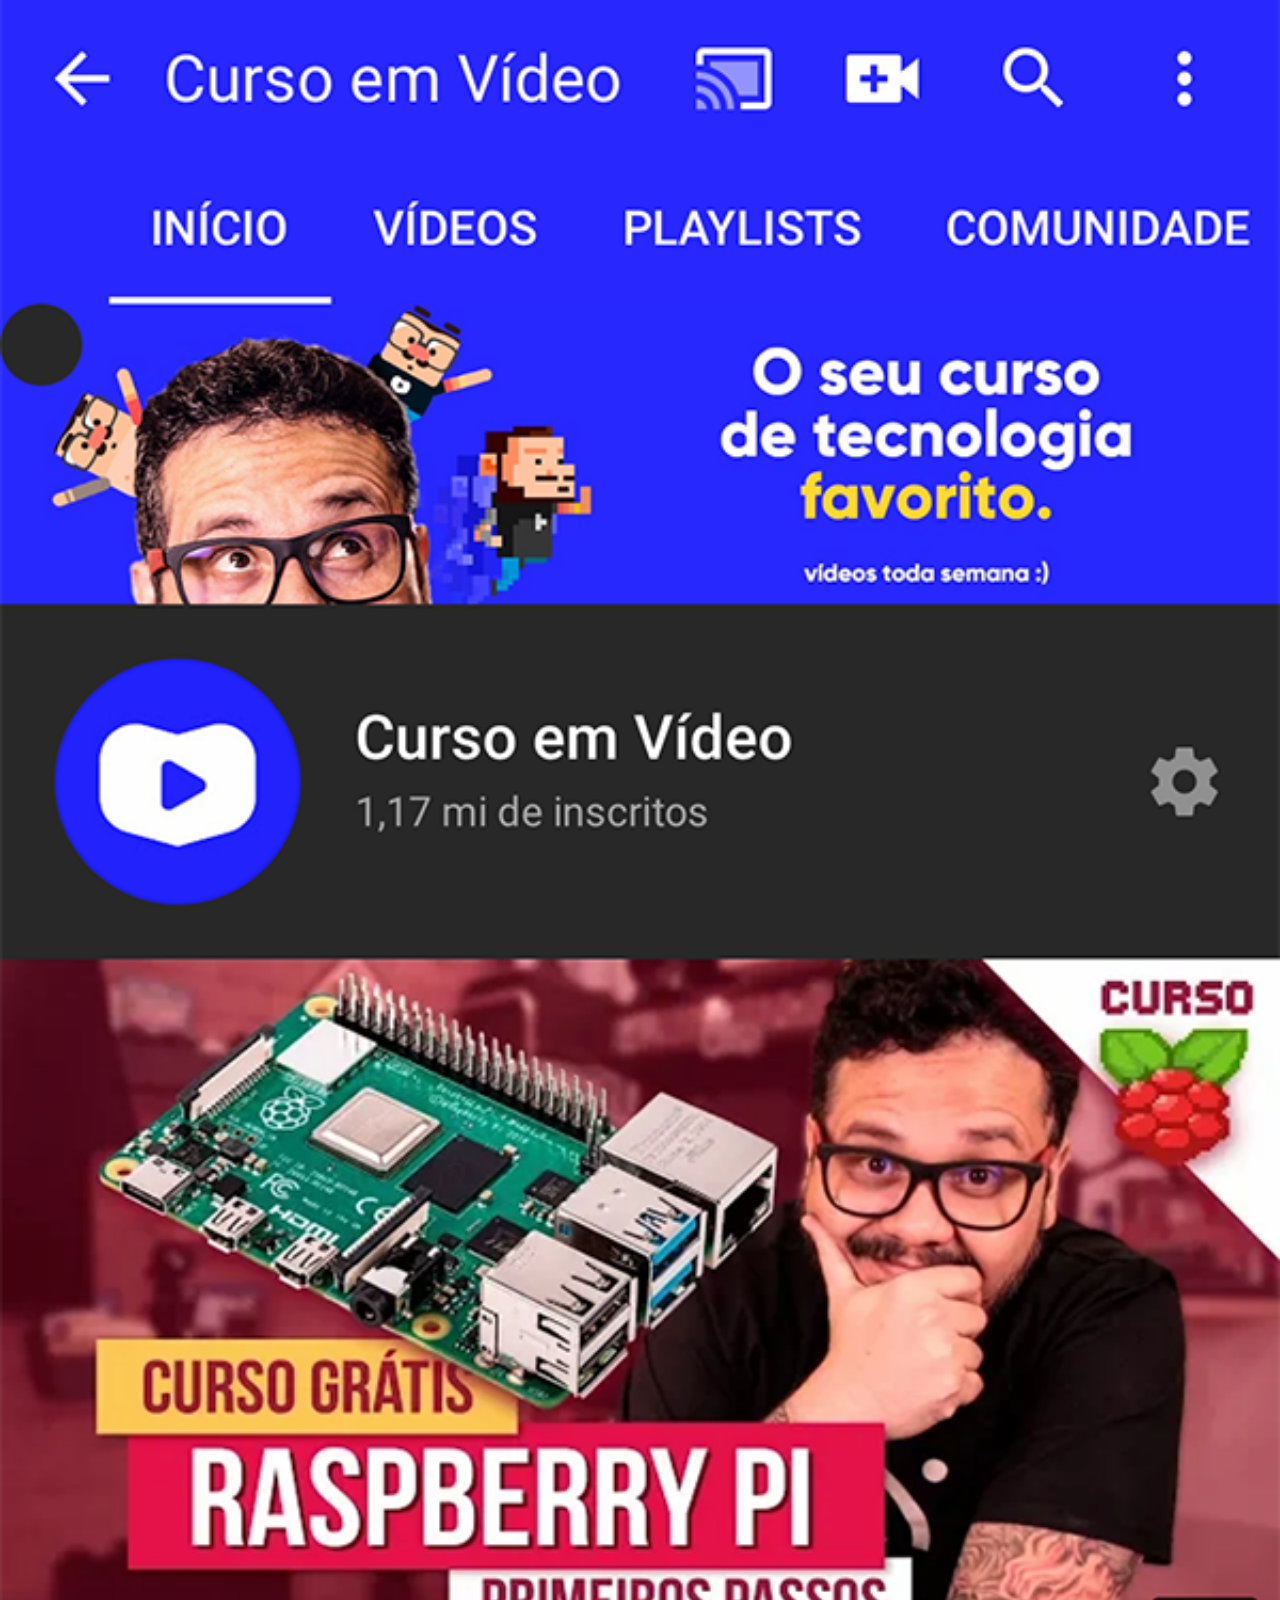
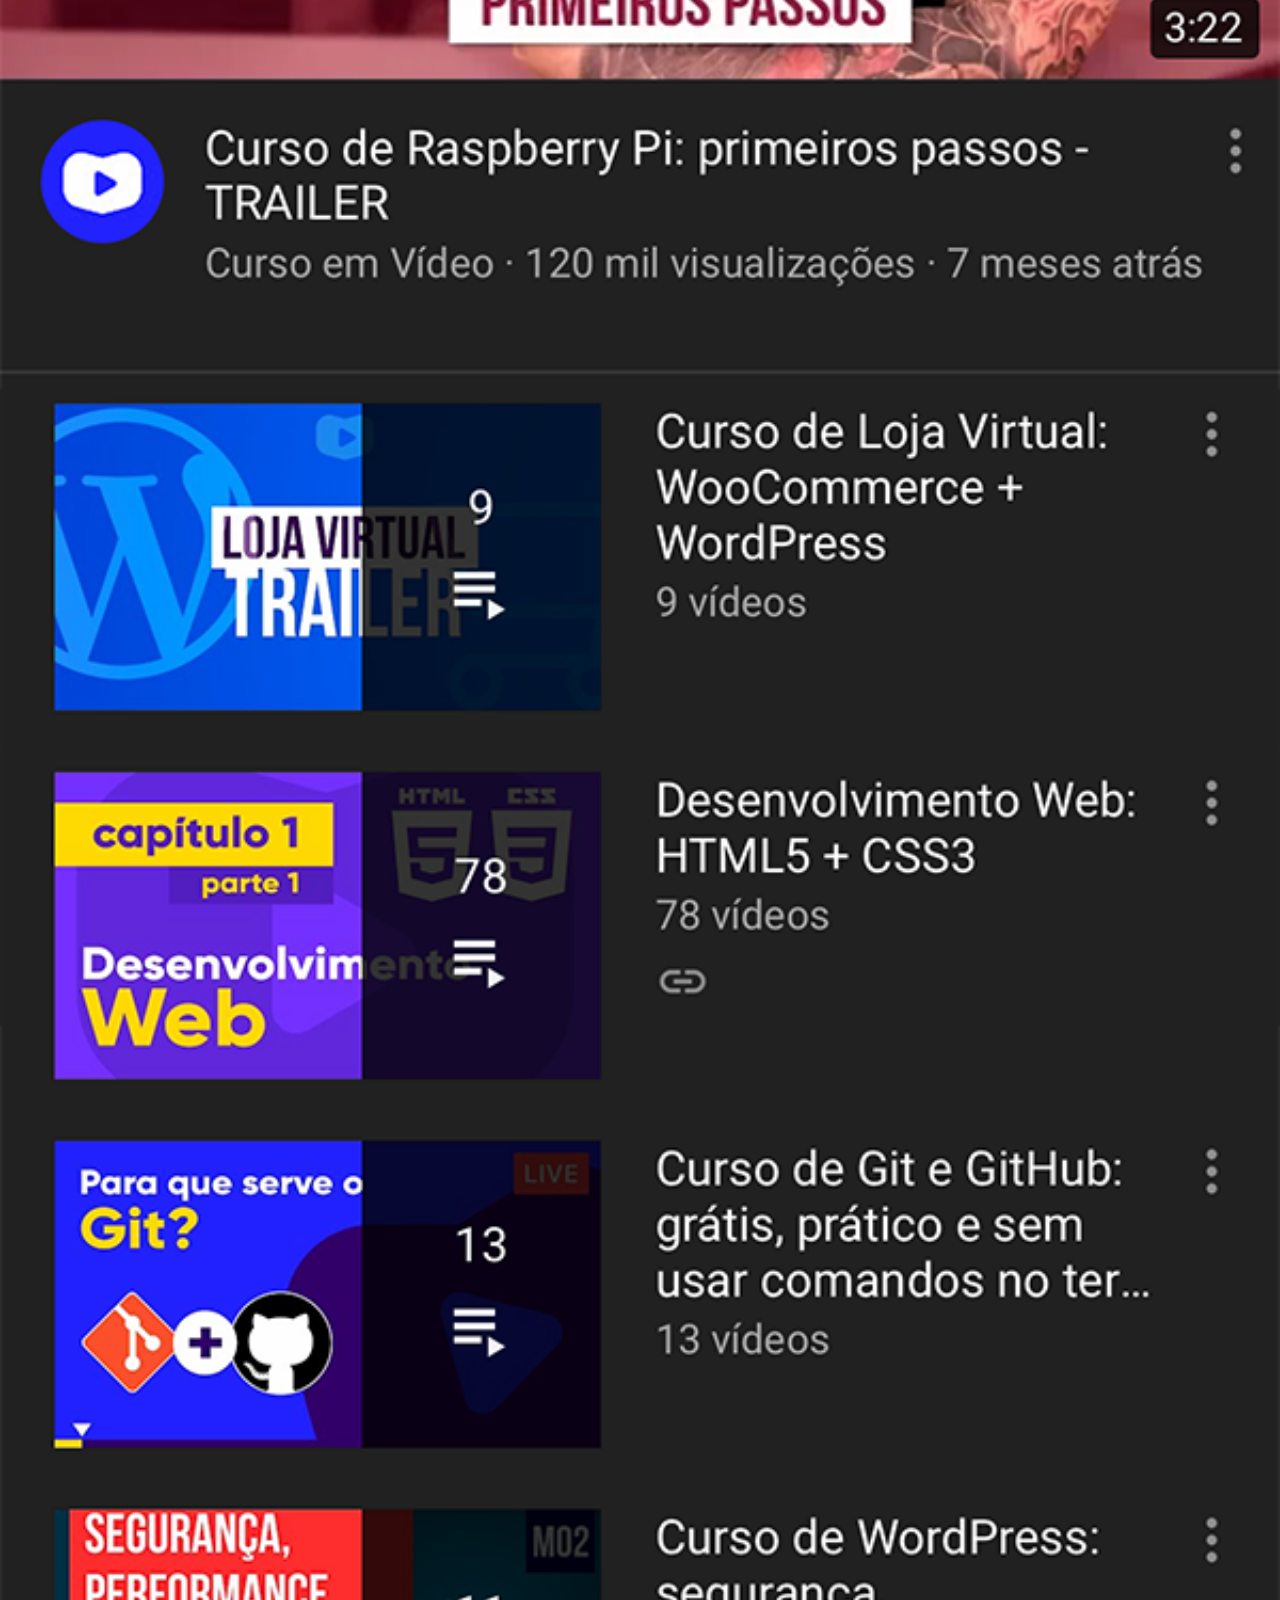
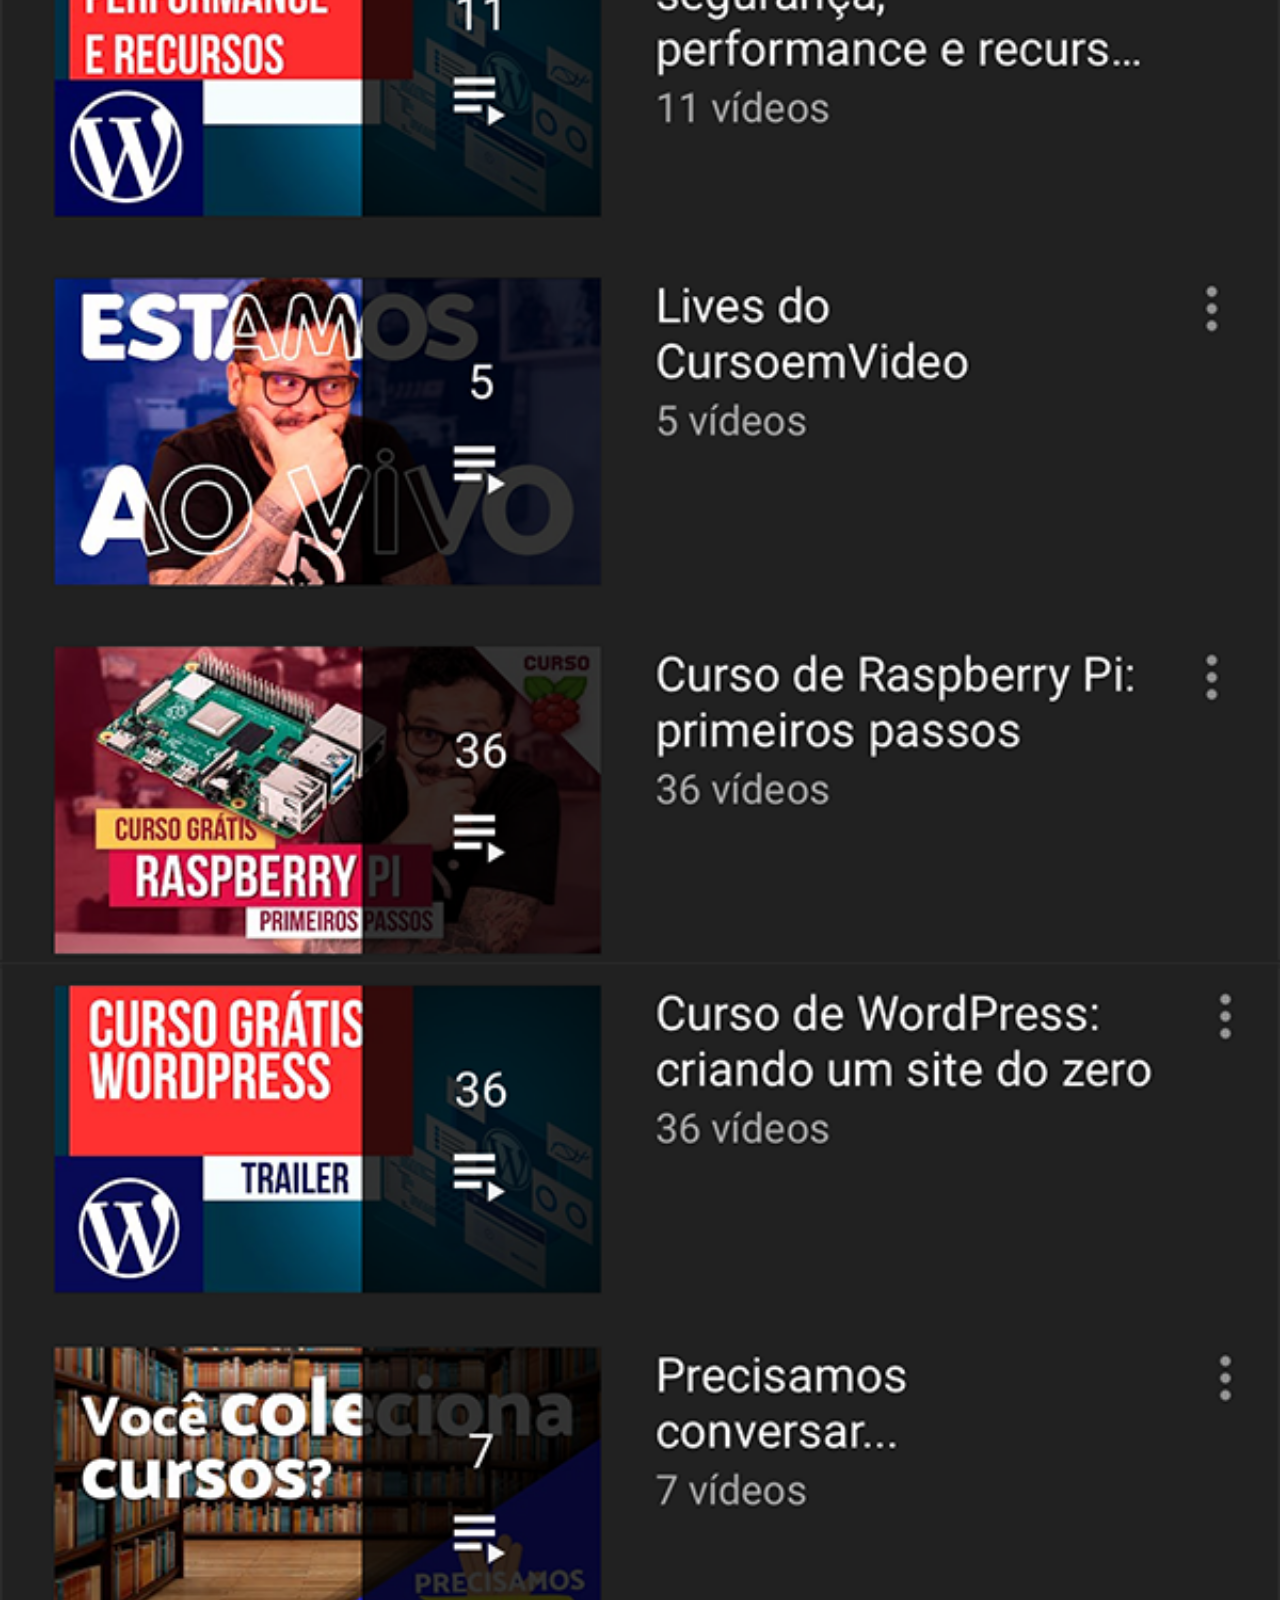
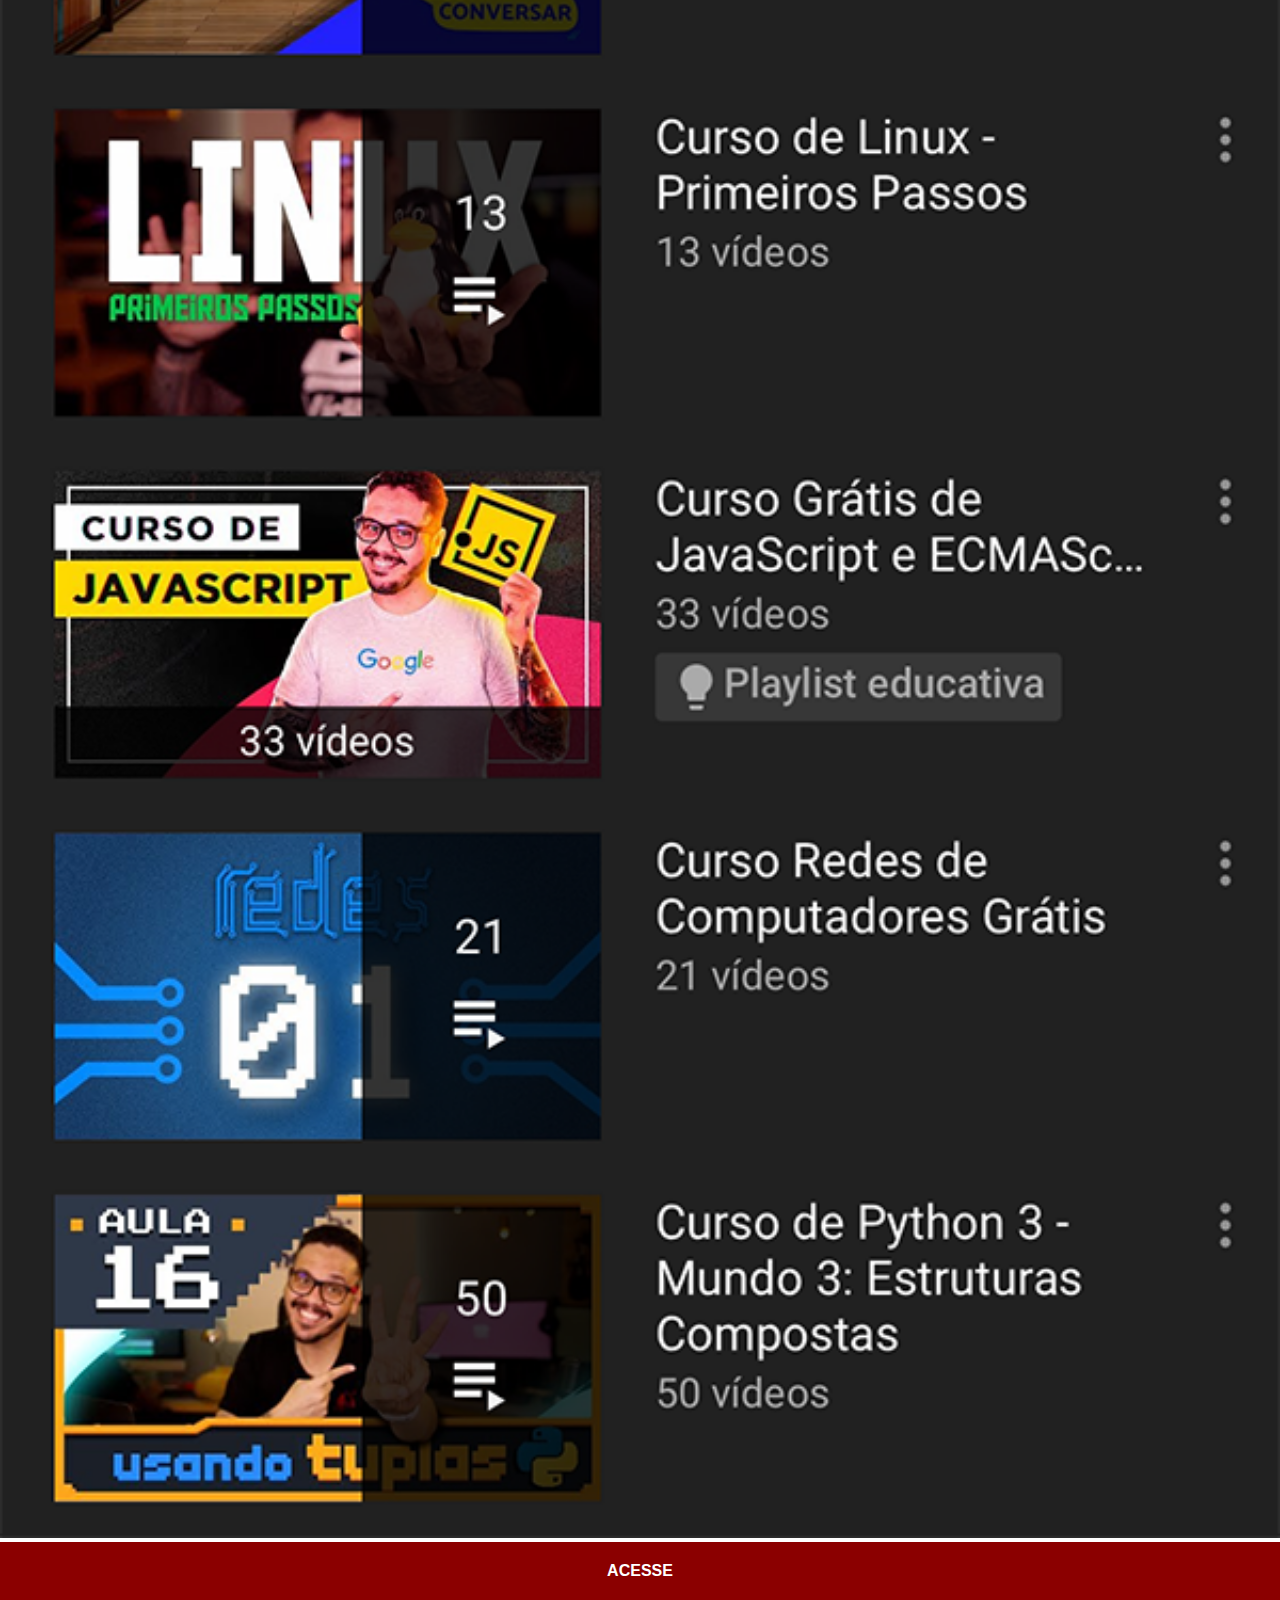
==== youtube.html @ 12b6bc41 "adicionei conteúdo aos links das redes sociais" ====
<!DOCTYPE html>
<html lang="pt-br">
<head>
    <meta charset="UTF-8">
    <meta http-equiv="X-UA-Compatible" content="IE=edge">
    <meta name="viewport" content="width=device-width, initial-scale=1.0">
    <title>Document</title>
    <link rel="stylesheet" href="estilos/social.css">
</head>
<body>
    <img src="imagens/tela-youtube.png" alt="youtube">
    <a href="https://youtube.com/cursoemvideo" target="_blank">ACESSE</a>
</body>
</html>
---- estilos/social.css ----
@charset "UTF-8";

*{
    margin: 0px;
    padding: 0px;
    font-family: Arial, Helvetica, sans-serif;
}

::-webkit-scrollbar{
    width: 0px;
    height: 0px;
}

img{
    width: 100vw;
}

a{
    display: block;
    background-color: darkred;
    padding: 20px;
    text-align: center;
    font-weight: bolder;
    text-decoration: none;
    color: white;
}

a:hover{
    background-color: red;
}
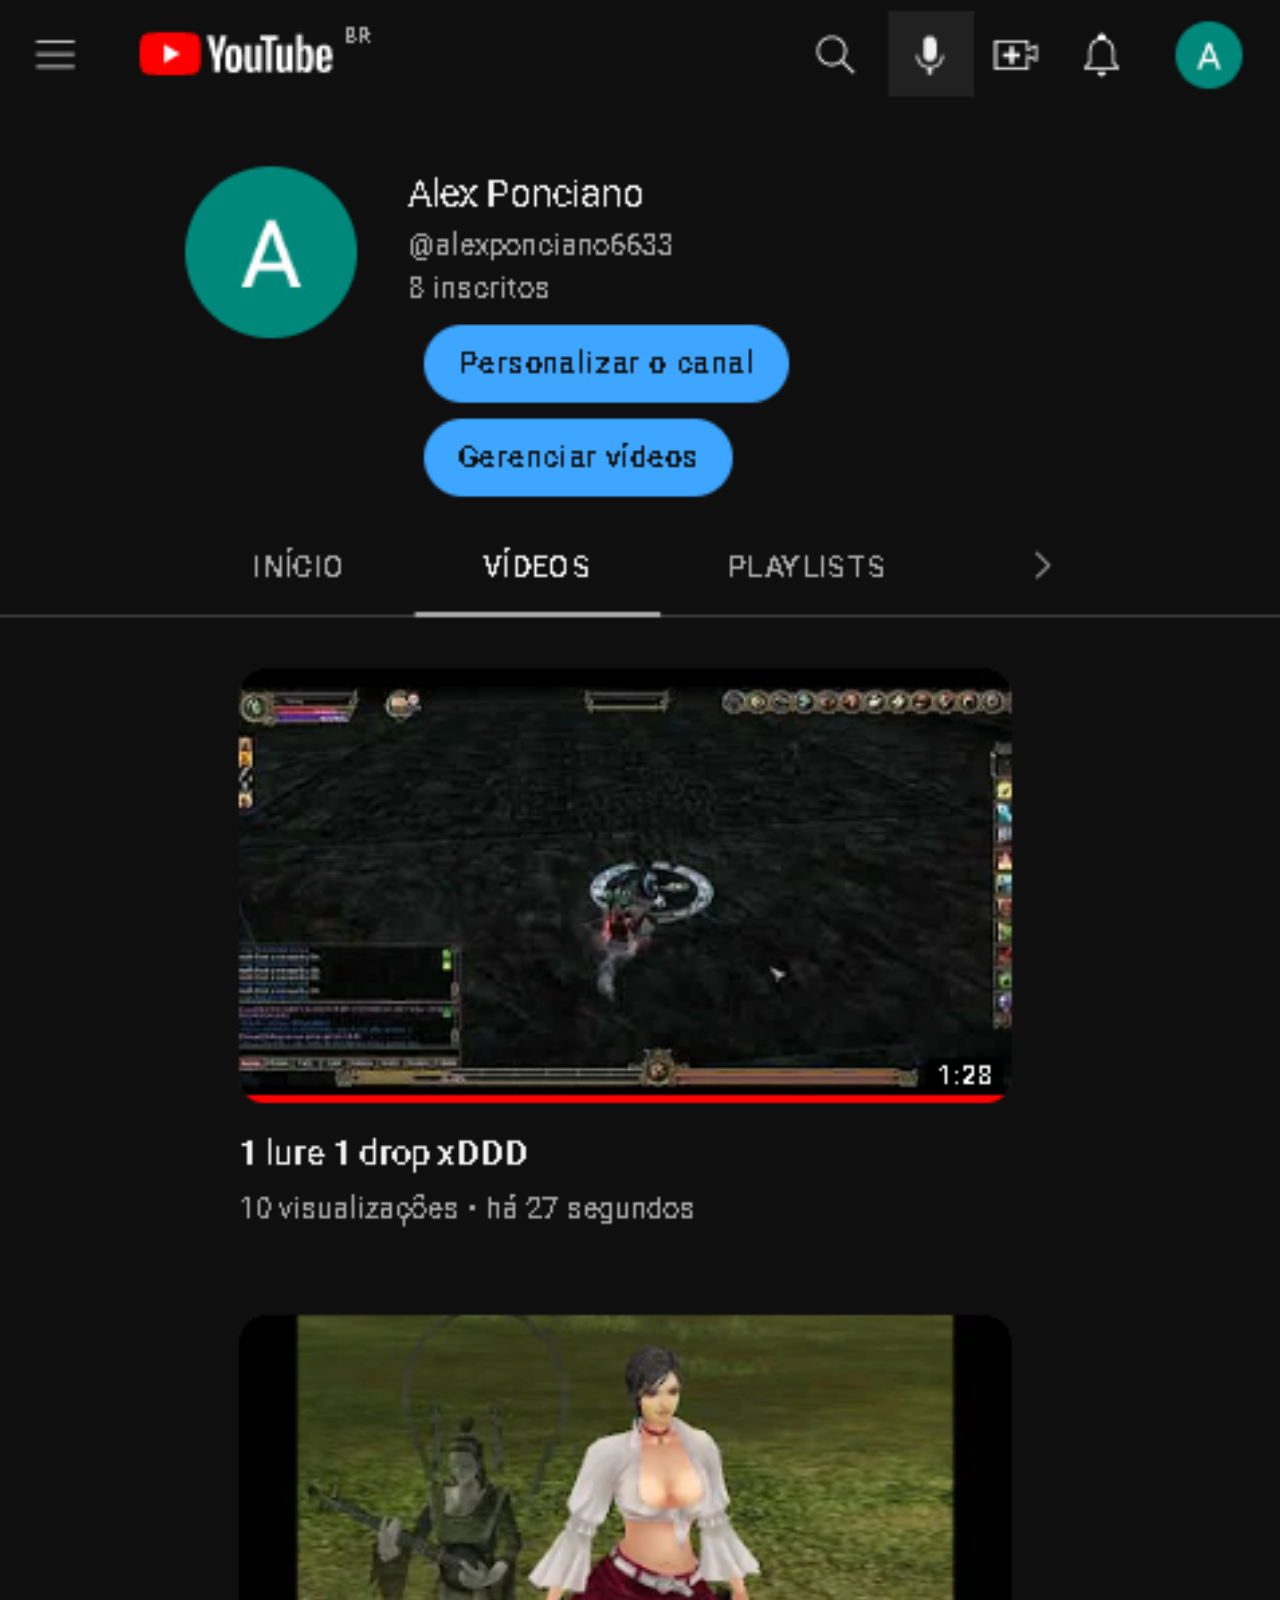
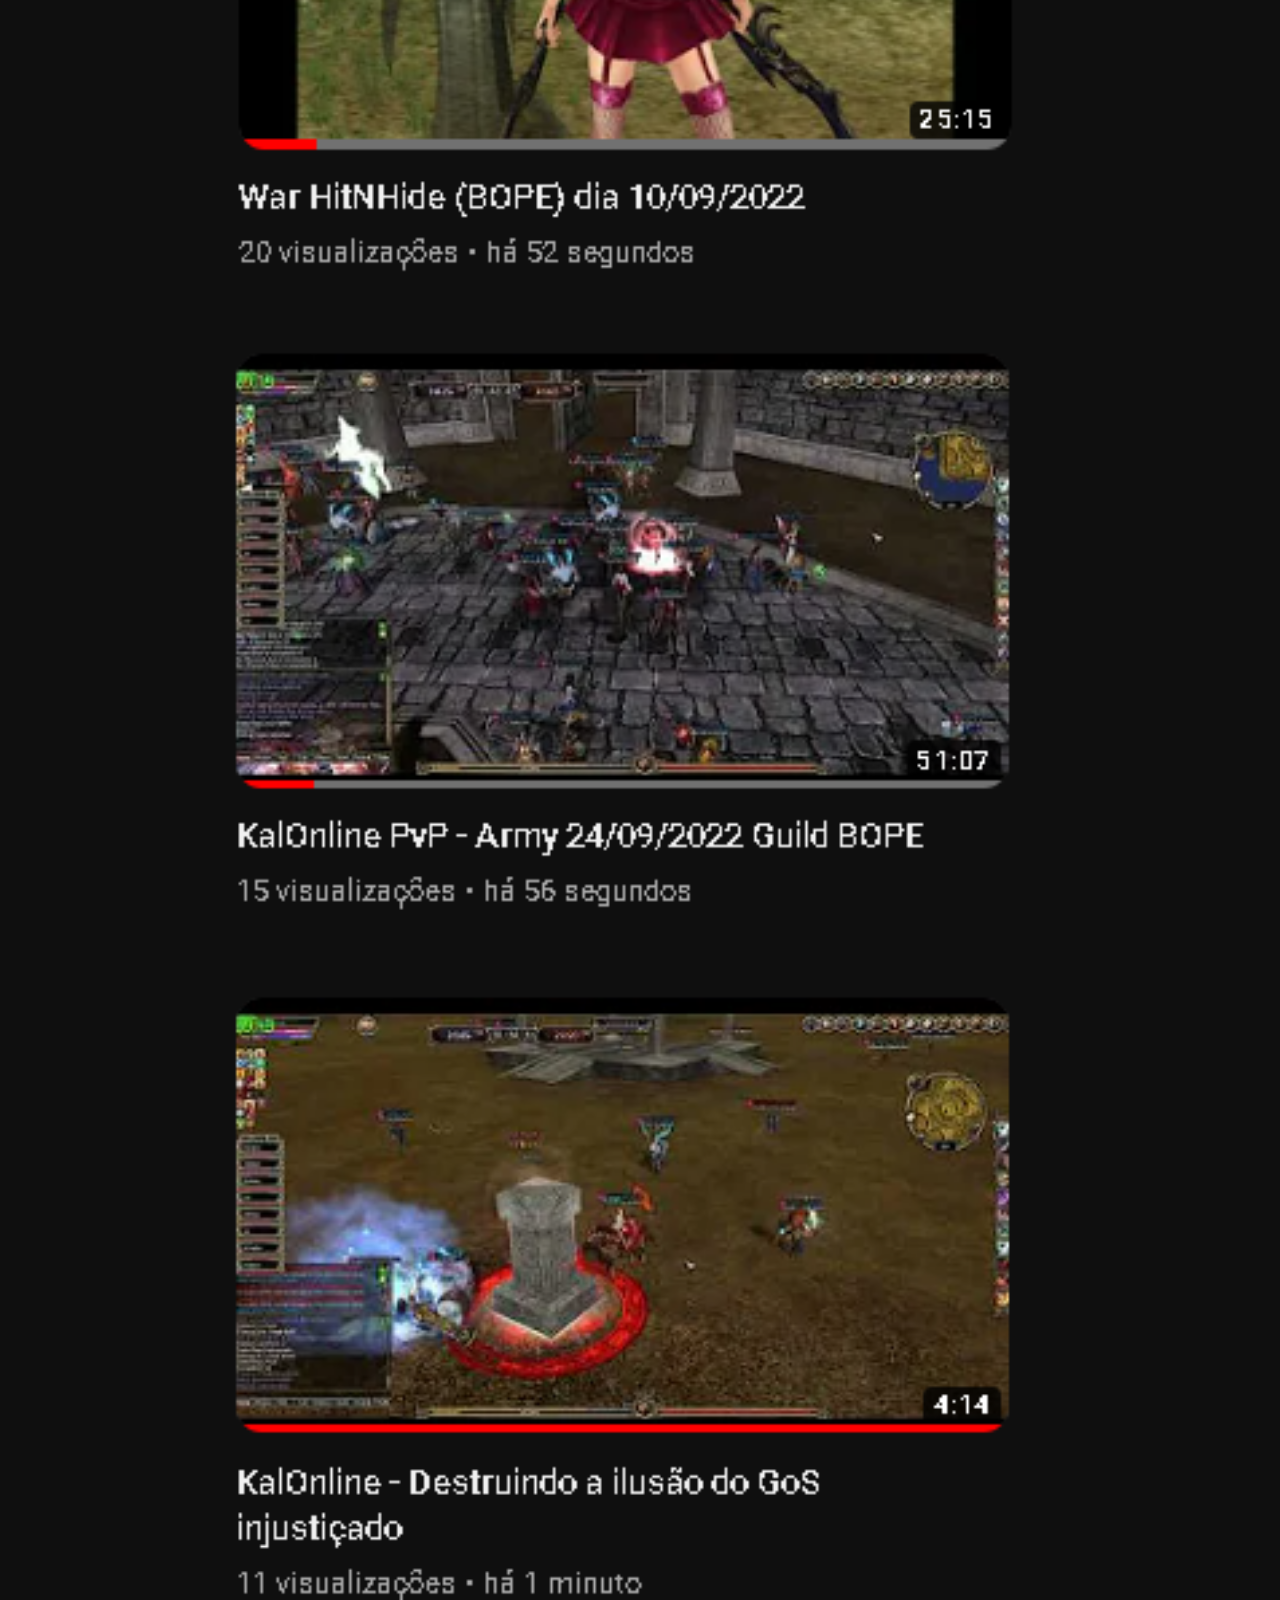
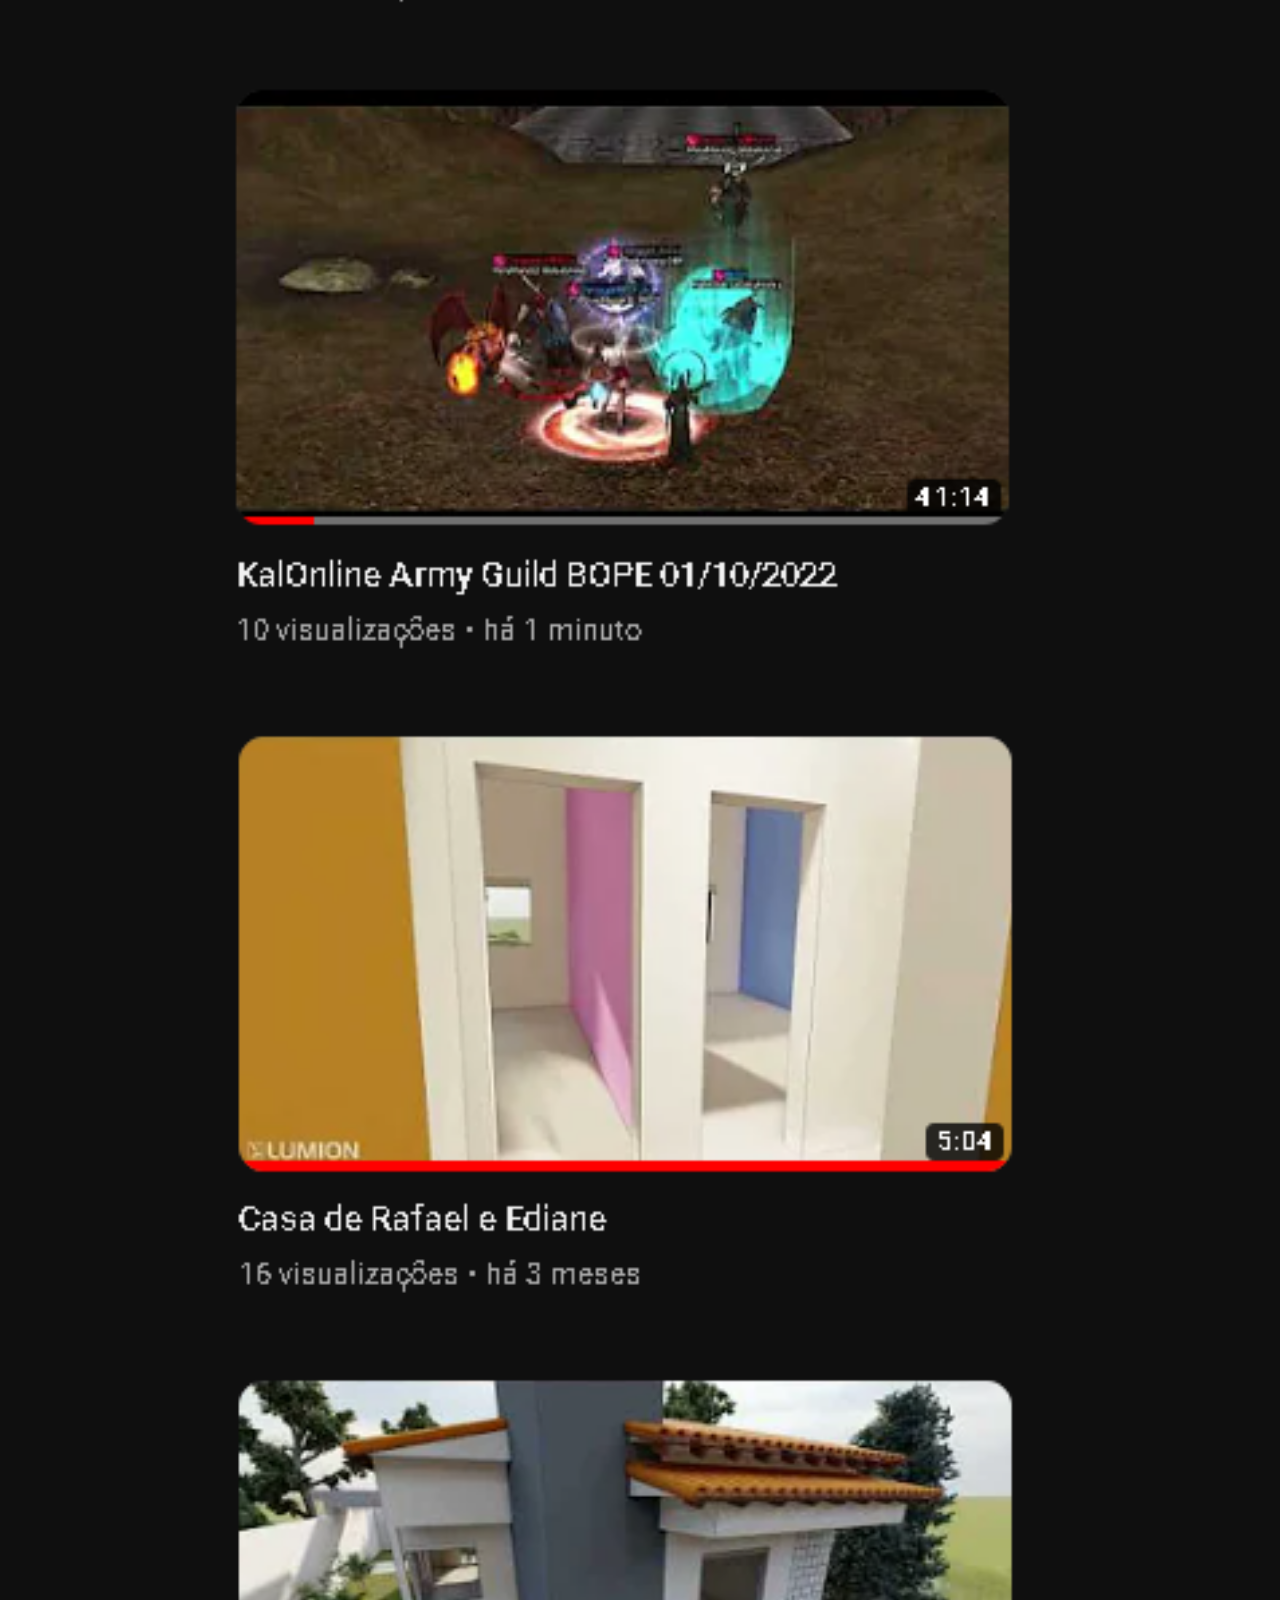
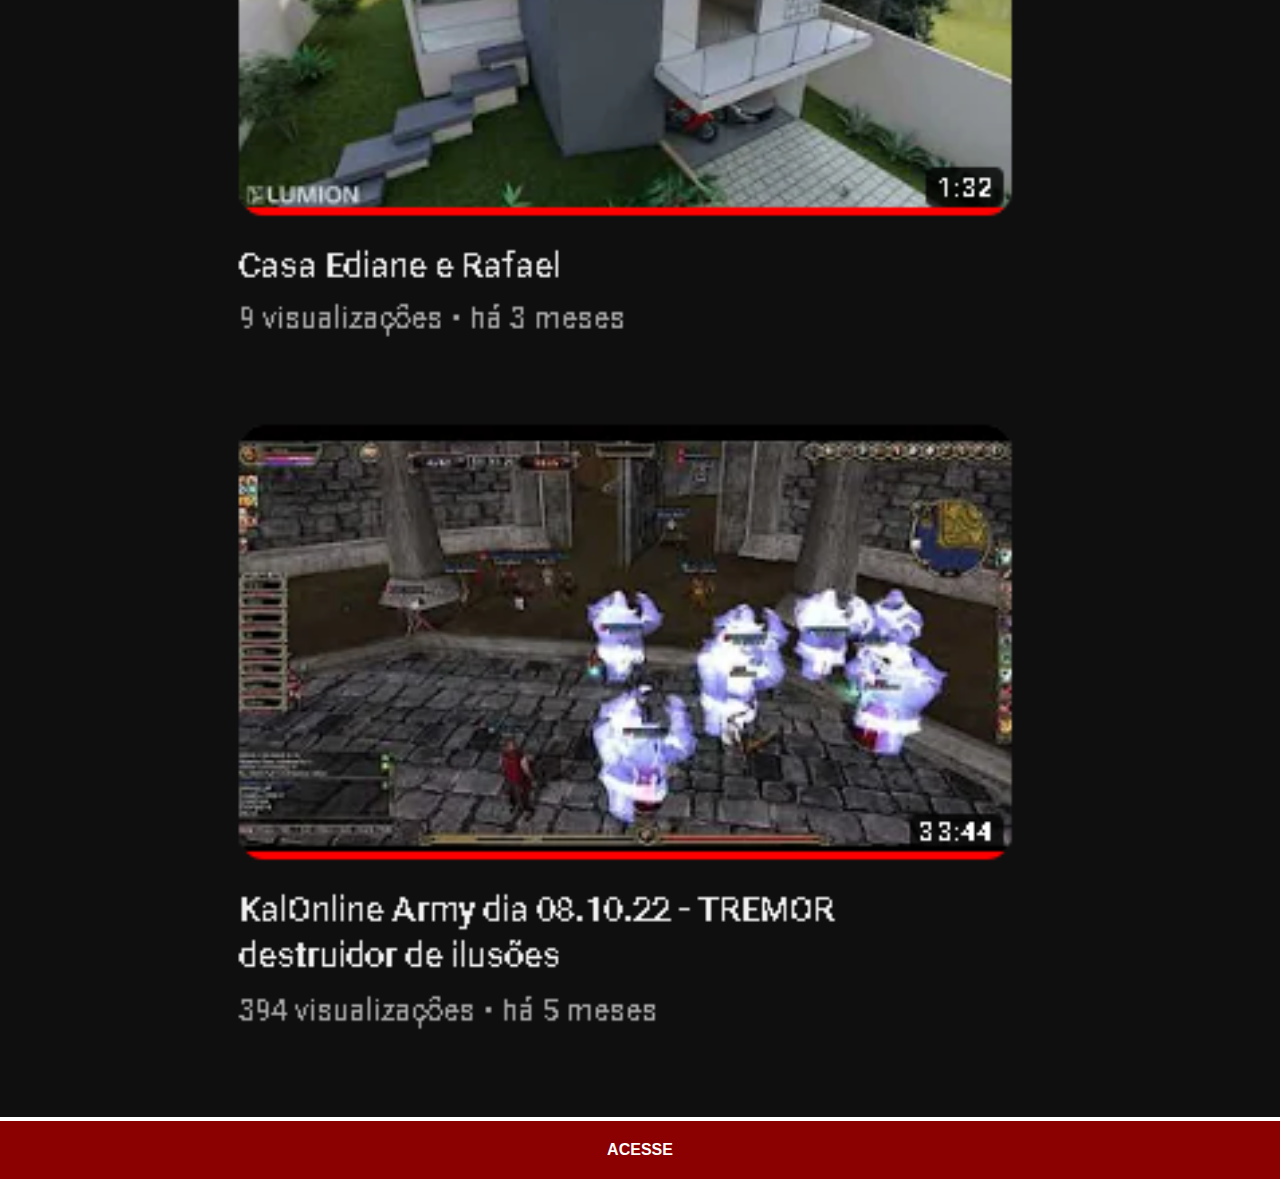
==== commit 0a4b1a17: "changed to my social medias" ====
--- a/youtube.html
+++ b/youtube.html
@@ -9,6 +9,6 @@
 </head>
 <body>
     <img src="imagens/tela-youtube.png" alt="youtube">
-    <a href="https://youtube.com/cursoemvideo" target="_blank">ACESSE</a>
+    <a href="https://www.youtube.com/@alexponciano6633/videos" target="_blank">ACESSE</a>
 </body>
 </html>